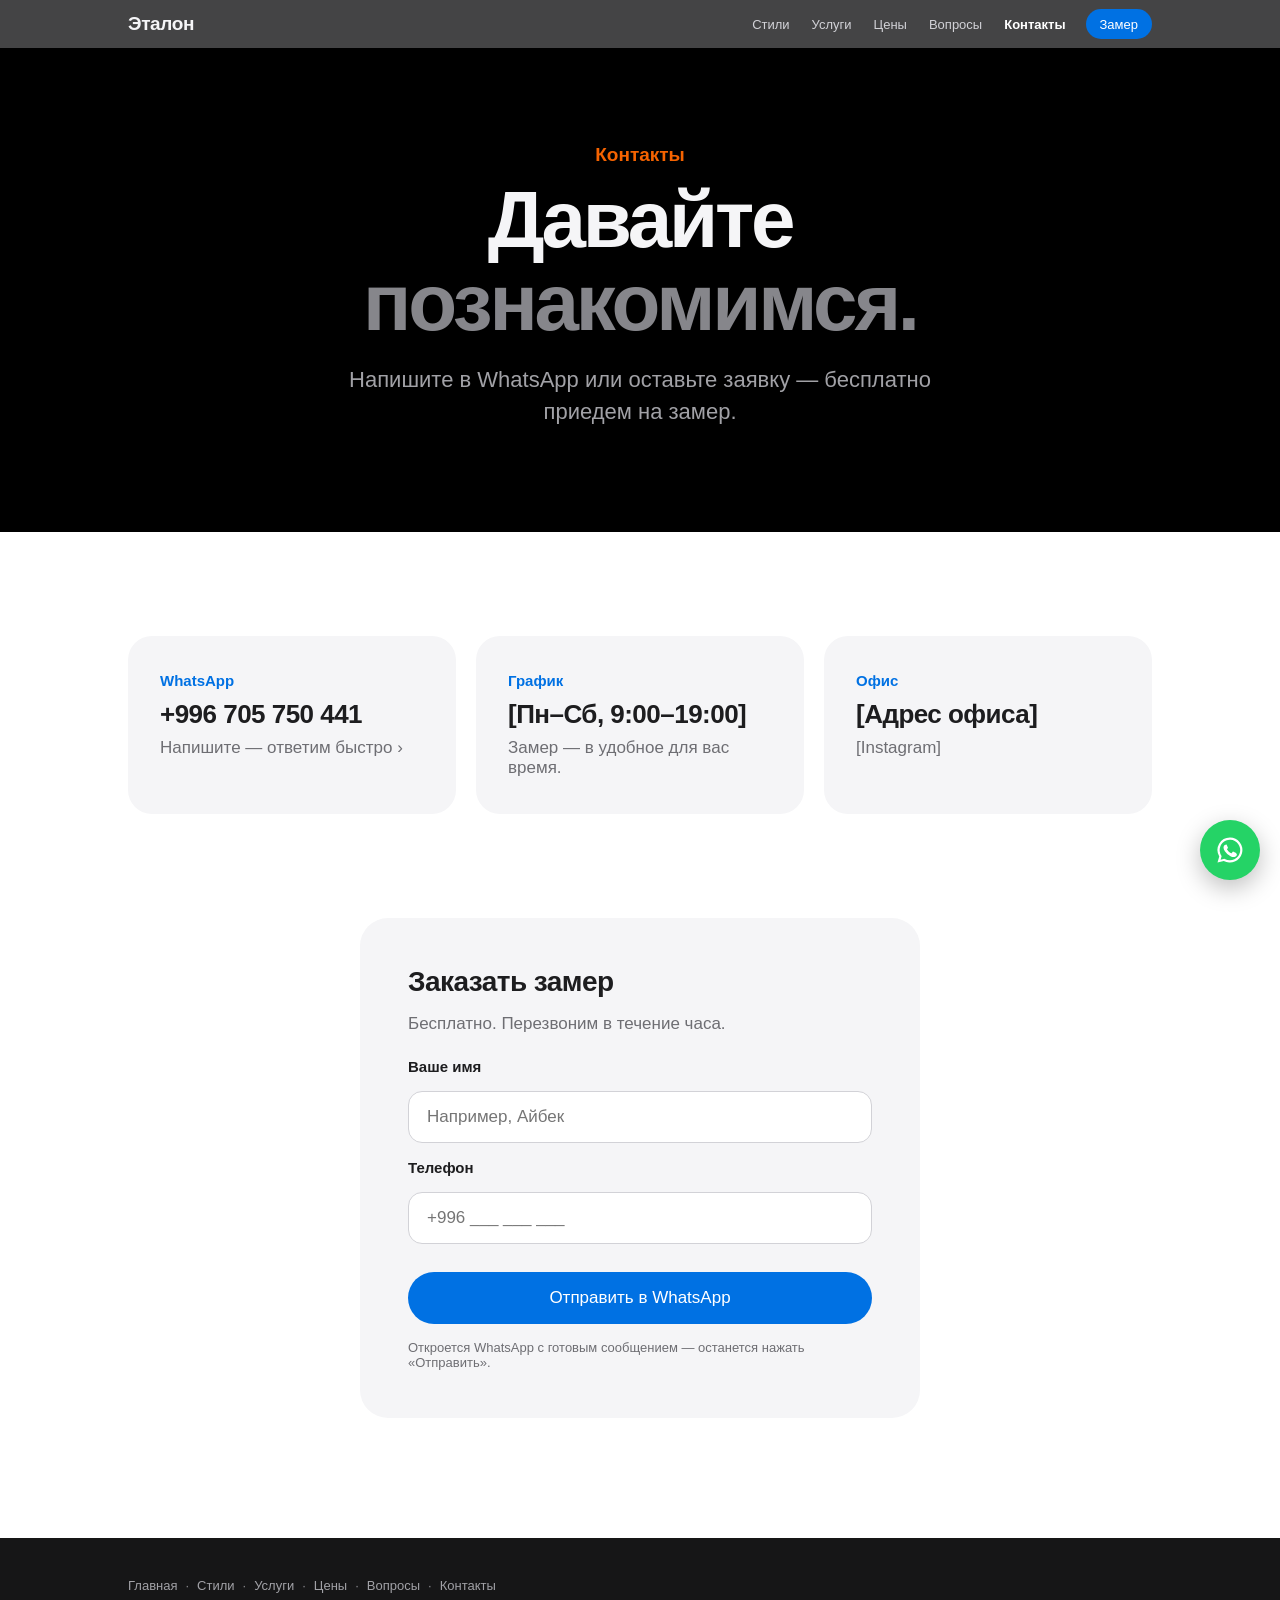
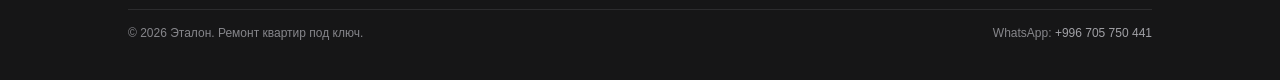
==== contacts.html @ 1cba8704 "Многостраничный сайт: главная, стили, услуги, цены, вопросы, контакты Co-Authored-By: Claude Opus 5." ====
<!doctype html>
<html lang="ru">
<head>
<meta charset="utf-8">
<meta name="viewport" content="width=device-width, initial-scale=1">
<title>Контакты — Эталон, ремонт под ключ</title>
<meta name="description" content="Свяжитесь с Эталон в WhatsApp +996 705 750 441 — бесплатный замер и расчёт стоимости ремонта.">
<link rel="canonical" href="https://pamir12.github.io/etalon/contacts.html">
<meta property="og:title" content="Контакты — Эталон, ремонт под ключ">
<meta property="og:description" content="Свяжитесь с Эталон в WhatsApp +996 705 750 441 — бесплатный замер и расчёт стоимости ремонта.">
<meta property="og:type" content="website">
<meta property="og:url" content="https://pamir12.github.io/etalon/contacts.html">
<meta property="og:locale" content="ru_RU">
<meta property="og:site_name" content="Эталон">
<meta name="theme-color" content="#000000">
<link rel="icon" href="data:image/svg+xml,%3Csvg xmlns='http://www.w3.org/2000/svg' viewBox='0 0 64 64'%3E%3Crect width='64' height='64' rx='14' fill='%23000'/%3E%3Ctext x='32' y='45' font-family='Helvetica,Arial,sans-serif' font-size='38' font-weight='700' text-anchor='middle' fill='%23fff'%3EЭ%3C/text%3E%3C/svg%3E">
<link rel="stylesheet" href="style.css">
</head>
<body>
<div style="font-family: -apple-system, BlinkMacSystemFont, 'SF Pro Display', 'Helvetica Neue', sans-serif; color: #1d1d1f; background: #ffffff; -webkit-font-smoothing: antialiased; overflow-x: hidden">
<nav class="nav-in" style="position: sticky; top: 0; z-index: 10; background: rgba(22,22,23,0.8); backdrop-filter: saturate(180%) blur(20px); -webkit-backdrop-filter: saturate(180%) blur(20px)">
<div style="max-width: 1024px; margin: 0 auto; padding: 0 22px; min-height: 48px; display: flex; align-items: center; gap: 20px">
<a href="index.html" style="flex: 0 0 auto; font-size: 19px; font-weight: 600; letter-spacing: -0.02em; color: #f5f5f7">Эталон</a>
<div class="navlinks" style="flex: 1 1 auto; min-width: 0; justify-content: flex-end">
<a href="styles.html">Стили</a>
<a href="services.html">Услуги</a>
<a href="prices.html">Цены</a>
<a href="faq.html">Вопросы</a>
<a href="contacts.html" class="active" aria-current="page">Контакты</a>
</div>
<a class="btn" href="prices.html#calc" style="flex: 0 0 auto; display: inline-flex; align-items: center; min-height: 30px; padding: 0 14px; border-radius: 980px; background: #0071e3; color: #ffffff; font-size: 13px">Замер</a>
</div>
</nav>
<section style="background: #000000; color: #f5f5f7; text-align: center; padding: 96px 22px 104px">
<p class="hero-in d1" style="margin: 0 0 12px; font-size: 19px; font-weight: 600; color: #f56300">Контакты</p>
<h1 class="hero-in d2" style="margin: 0 auto; max-width: 900px; font-size: clamp(44px, 8vw, 80px); line-height: 1.04; font-weight: 700; letter-spacing: -0.04em">Давайте<br><span style="color: #86868b">познакомимся.</span></h1>
<p class="hero-in d3" style="margin: 20px auto 0; max-width: 620px; font-size: clamp(18px, 2.2vw, 22px); line-height: 1.45; color: #a1a1a6">Напишите в WhatsApp или оставьте заявку — бесплатно приедем на замер.</p>
</section>
<section style="padding: 104px 22px; background: #ffffff">
<div style="max-width: 1024px; margin: 0 auto; display: grid; grid-template-columns: repeat(auto-fit, minmax(240px, 1fr)); gap: 20px">
<a class="reveal card" data-wa="Здравствуйте! Интересует ремонт квартиры под ключ." href="https://wa.me/" style="display: block; background: #f5f5f7; border-radius: 24px; padding: 36px 32px; color: #1d1d1f; text-decoration: none"><p style="margin: 0; font-size: 15px; font-weight: 600; color: #0071e3">WhatsApp</p><h3 style="margin: 10px 0 0; font-size: 26px; font-weight: 700; letter-spacing: -0.02em">+996 705 750 441</h3><p style="margin: 8px 0 0; font-size: 17px; color: #6e6e73">Напишите — ответим быстро ›</p></a>
<div class="reveal-2 card" style="background: #f5f5f7; border-radius: 24px; padding: 36px 32px"><p style="margin: 0; font-size: 15px; font-weight: 600; color: #0071e3">График</p><h3 style="margin: 10px 0 0; font-size: 26px; font-weight: 700; letter-spacing: -0.02em">[Пн–Сб, 9:00–19:00]</h3><p style="margin: 8px 0 0; font-size: 17px; color: #6e6e73">Замер — в удобное для вас время.</p></div>
<div class="reveal-3 card" style="background: #f5f5f7; border-radius: 24px; padding: 36px 32px"><p style="margin: 0; font-size: 15px; font-weight: 600; color: #0071e3">Офис</p><h3 style="margin: 10px 0 0; font-size: 26px; font-weight: 700; letter-spacing: -0.02em">[Адрес офиса]</h3><p style="margin: 8px 0 0; font-size: 17px; color: #6e6e73">[Instagram]</p></div>
</div>
</section>
<section style="padding: 0 22px 120px; background: #ffffff">
<div class="reveal" style="max-width: 560px; margin: 0 auto"><form id="leadForm" style="flex: 1 1 340px; min-width: 0; background: #f5f5f7; border-radius: 28px; padding: clamp(28px, 5vw, 48px); display: flex; flex-direction: column; gap: 16px">
<h3 style="margin: 0; font-size: 28px; font-weight: 700; letter-spacing: -0.02em">Заказать замер</h3>
<p style="margin: 0 0 8px; font-size: 17px; color: #6e6e73">Бесплатно. Перезвоним в течение часа.</p>
<label for="name" style="font-size: 15px; font-weight: 600">Ваше имя</label>
<input id="name" class="field" type="text" autocomplete="name" placeholder="Например, Айбек" required>
<label for="phone" style="font-size: 15px; font-weight: 600">Телефон</label>
<input id="phone" class="field" type="tel" autocomplete="tel" placeholder="+996 ___ ___ ___" required>
<button class="btn" type="submit" style="margin-top: 12px; min-height: 52px; border: none; border-radius: 980px; background: #0071e3; color: #ffffff; font: inherit; font-size: 17px; cursor: pointer">Отправить в WhatsApp</button>
<p style="margin: 0; font-size: 13px; color: #6e6e73">Откроется WhatsApp с готовым сообщением — останется нажать «Отправить».</p>
</form></div>
</section>
<footer style="background: #161617; padding: 40px 22px">
<div style="max-width: 1024px; margin: 0 auto; display: flex; flex-direction: column; gap: 16px; font-size: 13px; color: #86868b">
<div style="display: flex; flex-wrap: wrap; gap: 8px"><a href="index.html" style="color: #a1a1a6">Главная</a> · <a href="styles.html" style="color: #a1a1a6">Стили</a> · <a href="services.html" style="color: #a1a1a6">Услуги</a> · <a href="prices.html" style="color: #a1a1a6">Цены</a> · <a href="faq.html" style="color: #a1a1a6">Вопросы</a> · <a href="contacts.html" style="color: #a1a1a6">Контакты</a></div>
<div style="display: flex; flex-wrap: wrap; justify-content: space-between; gap: 12px; padding-top: 16px; border-top: 1px solid #2c2c2e; font-size: 12px">
<span>© 2026 Эталон. Ремонт квартир под ключ.</span>
<span>WhatsApp: <a href="https://wa.me/" style="color: #a1a1a6">+996 705 750 441</a></span>
</div>
</div>
</footer>
</div>
<a id="waFloat" class="wa-float" href="https://wa.me/" aria-label="Написать в WhatsApp"><svg aria-hidden="true" width="30" height="30" viewBox="0 0 24 24" fill="#ffffff"><path d="M12 2a10 10 0 0 0-8.6 15.1L2 22l5-1.3A10 10 0 1 0 12 2zm0 18.2a8.2 8.2 0 0 1-4.2-1.1l-.3-.2-3 .8.8-2.9-.2-.3A8.2 8.2 0 1 1 12 20.2zm4.5-6.1c-.2-.1-1.5-.7-1.7-.8-.2-.1-.4-.1-.6.1l-.8 1c-.1.2-.3.2-.5.1a6.7 6.7 0 0 1-3.3-2.9c-.2-.4.2-.4.7-1.3.1-.2 0-.3 0-.4l-.8-1.8c-.2-.5-.4-.4-.6-.4h-.5a1 1 0 0 0-.7.3 3 3 0 0 0-.9 2.2 5.2 5.2 0 0 0 1.1 2.7 11.8 11.8 0 0 0 4.5 4c1.7.7 2.3.8 3.2.6.5-.1 1.5-.6 1.7-1.2.2-.6.2-1.1.2-1.2-.1-.1-.3-.2-.5-.3z"></path></svg></a>
<script src="main.js"></script>
</body>
</html>
---- style.css ----
body{margin:0;background:#000000}


a{color:#2997ff;text-decoration:none}a:hover{color:#5eb0ff;text-decoration:underline}
html{scroll-behavior:smooth}
@keyframes fadeUp{from{opacity:0;transform:translateY(40px)}to{opacity:1;transform:none}}
@keyframes fadeIn{from{opacity:0}to{opacity:1}}
@keyframes pop{0%{opacity:0;transform:translateY(60px) scale(.9)}100%{opacity:1;transform:none}}
@keyframes drop{0%{opacity:0;transform:translateY(-80px)}100%{opacity:1;transform:none}}
@keyframes glow{0%,100%{opacity:.55}50%{opacity:.9}}
@keyframes sway{0%,100%{transform:rotate(-2deg)}50%{transform:rotate(2deg)}}
@keyframes roomZoom{from{transform:scale(.82) translateY(40px);border-radius:48px}to{transform:scale(1);border-radius:28px}}
@keyframes reveal{from{opacity:0;transform:translateY(60px)}to{opacity:1;transform:none}}
@keyframes ink{from{color:#3a3a3c}to{color:#f5f5f7}}
@keyframes inkLight{from{color:#d2d2d7}to{color:#1d1d1f}}
@keyframes line{from{transform:scaleX(0)}to{transform:scaleX(1)}}
@keyframes zoomText{from{transform:scale(.7);opacity:0}to{transform:scale(1);opacity:1}}
@keyframes slideIn{from{opacity:0;transform:translateX(120px)}to{opacity:1;transform:none}}
.nav-in{animation:fadeIn 1s ease both}
.hero-in{animation:fadeUp 1.1s cubic-bezier(.2,.7,.2,1) both}
.pop{animation:pop 1.1s cubic-bezier(.2,.8,.2,1) both}
.drop{animation:drop 1.2s cubic-bezier(.2,.8,.2,1) both}
.d1{animation-delay:.1s}.d2{animation-delay:.25s}.d3{animation-delay:.4s}.d4{animation-delay:.55s}.d5{animation-delay:.75s}.d6{animation-delay:.95s}.d7{animation-delay:1.15s}.d8{animation-delay:1.35s}.d9{animation-delay:1.55s}
.lamp-light{animation:glow 4s ease-in-out 2s infinite}
.leaf{transform-origin:bottom center;animation:sway 5s ease-in-out infinite}
.card{transition:transform .5s cubic-bezier(.2,.7,.2,1),box-shadow .5s}
.card:hover{transform:translateY(-8px) scale(1.015);box-shadow:0 24px 60px rgba(0,0,0,.12)}
.btn{transition:transform .25s ease,background-color .25s ease}
.btn:hover{transform:scale(1.05);text-decoration:none}
.btn:active{transform:scale(.96)}
.carousel{scroll-snap-type:x mandatory;scrollbar-width:none}
.carousel::-webkit-scrollbar{display:none}
.carousel>div{scroll-snap-align:start}
@supports (animation-timeline: view()){
.reveal{animation:reveal linear both;animation-timeline:view();animation-range:entry 0% entry 40%}
.reveal-2{animation:reveal linear both;animation-timeline:view();animation-range:entry 5% entry 50%}
.reveal-3{animation:reveal linear both;animation-timeline:view();animation-range:entry 10% entry 60%}
.room{animation:roomZoom linear both;animation-timeline:view();animation-range:entry 0% entry 80%}
@media (max-width: 700px){.reveal,.reveal-2,.reveal-3{animation-range:entry 0% entry 30%}}
.ink{animation:ink linear both;animation-timeline:view();animation-range:cover 25% cover 45%}
.ink-light{animation:inkLight linear both;animation-timeline:view();animation-range:cover 25% cover 45%}
.draw{transform-origin:left center;animation:line linear both;animation-timeline:view();animation-range:entry 20% cover 50%}
.zoom{animation:zoomText linear both;animation-timeline:view();animation-range:entry 0% cover 40%}
.slide{animation:slideIn linear both;animation-timeline:view(inline);animation-range:entry 0% entry 100%}
}

.calc-range{-webkit-appearance:none;appearance:none;width:100%;height:6px;border-radius:3px;background:#d2d2d7;outline:none}
.calc-range::-webkit-slider-thumb{-webkit-appearance:none;width:32px;height:32px;border-radius:50%;background:#ffffff;box-shadow:0 2px 10px rgba(0,0,0,.25);cursor:pointer}
.calc-range::-moz-range-thumb{width:32px;height:32px;border:none;border-radius:50%;background:#ffffff;box-shadow:0 2px 10px rgba(0,0,0,.25);cursor:pointer}
.field{width:100%;box-sizing:border-box;min-height:52px;padding:0 18px;border:1px solid #d2d2d7;border-radius:14px;font:inherit;font-size:17px;background:#ffffff;color:#1d1d1f;transition:border-color .2s,box-shadow .2s}
.field:focus{outline:none;border-color:#0071e3;box-shadow:0 0 0 4px rgba(0,113,227,.15)}
.num{display:inline-block;transition:transform .25s cubic-bezier(.2,.7,.2,1)}
.num.bump{transform:scale(1.06)}
details.faq{border-bottom:1px solid #d2d2d7}
details.faq summary{list-style:none;cursor:pointer;display:flex;justify-content:space-between;align-items:center;gap:16px;padding:26px 0;font-size:21px;font-weight:600;letter-spacing:-0.01em}
details.faq summary::-webkit-details-marker{display:none}
details.faq summary .plus{flex:0 0 auto;width:28px;height:28px;border-radius:50%;background:#e8e8ed;display:flex;align-items:center;justify-content:center;transition:transform .35s cubic-bezier(.2,.7,.2,1),background-color .35s}
details.faq[open] summary .plus{transform:rotate(45deg);background:#0071e3;color:#ffffff}
details.faq .answer{padding:0 0 26px;font-size:17px;line-height:1.55;color:#6e6e73;max-width:760px;animation:fadeUp .45s cubic-bezier(.2,.7,.2,1) both}
@keyframes pulse{0%{box-shadow:0 0 0 0 rgba(37,211,102,.5)}70%{box-shadow:0 0 0 18px rgba(37,211,102,0)}100%{box-shadow:0 0 0 0 rgba(37,211,102,0)}}
.wa-float{position:fixed;right:20px;bottom:20px;z-index:50;width:60px;height:60px;border-radius:50%;background:#25d366;display:flex;align-items:center;justify-content:center;box-shadow:0 8px 24px rgba(0,0,0,.25);animation:pulse 2.4s infinite,fadeUp .8s 1.5s both;transition:transform .25s}
.wa-float:hover{transform:scale(1.08)}
@media (prefers-reduced-motion: reduce){*{animation:none !important;transition:none !important}}

@view-transition{navigation:auto}
::view-transition-old(root),::view-transition-new(root){animation-duration:.35s}
.navlinks{display:flex;gap:22px;font-size:13px;overflow-x:auto;scrollbar-width:none;-webkit-overflow-scrolling:touch}
.navlinks::-webkit-scrollbar{display:none}
.navlinks a{color:#d2d2d7;white-space:nowrap}
.navlinks a.active{color:#ffffff;font-weight:600}
.swatch{border-radius:18px;display:flex;align-items:flex-end;padding:14px;font-size:13px;font-weight:600;min-height:120px;box-sizing:border-box}
.chip{display:inline-flex;align-items:center;min-height:32px;padding:0 14px;border-radius:980px;background:#e8e8ed;font-size:14px;color:#1d1d1f}
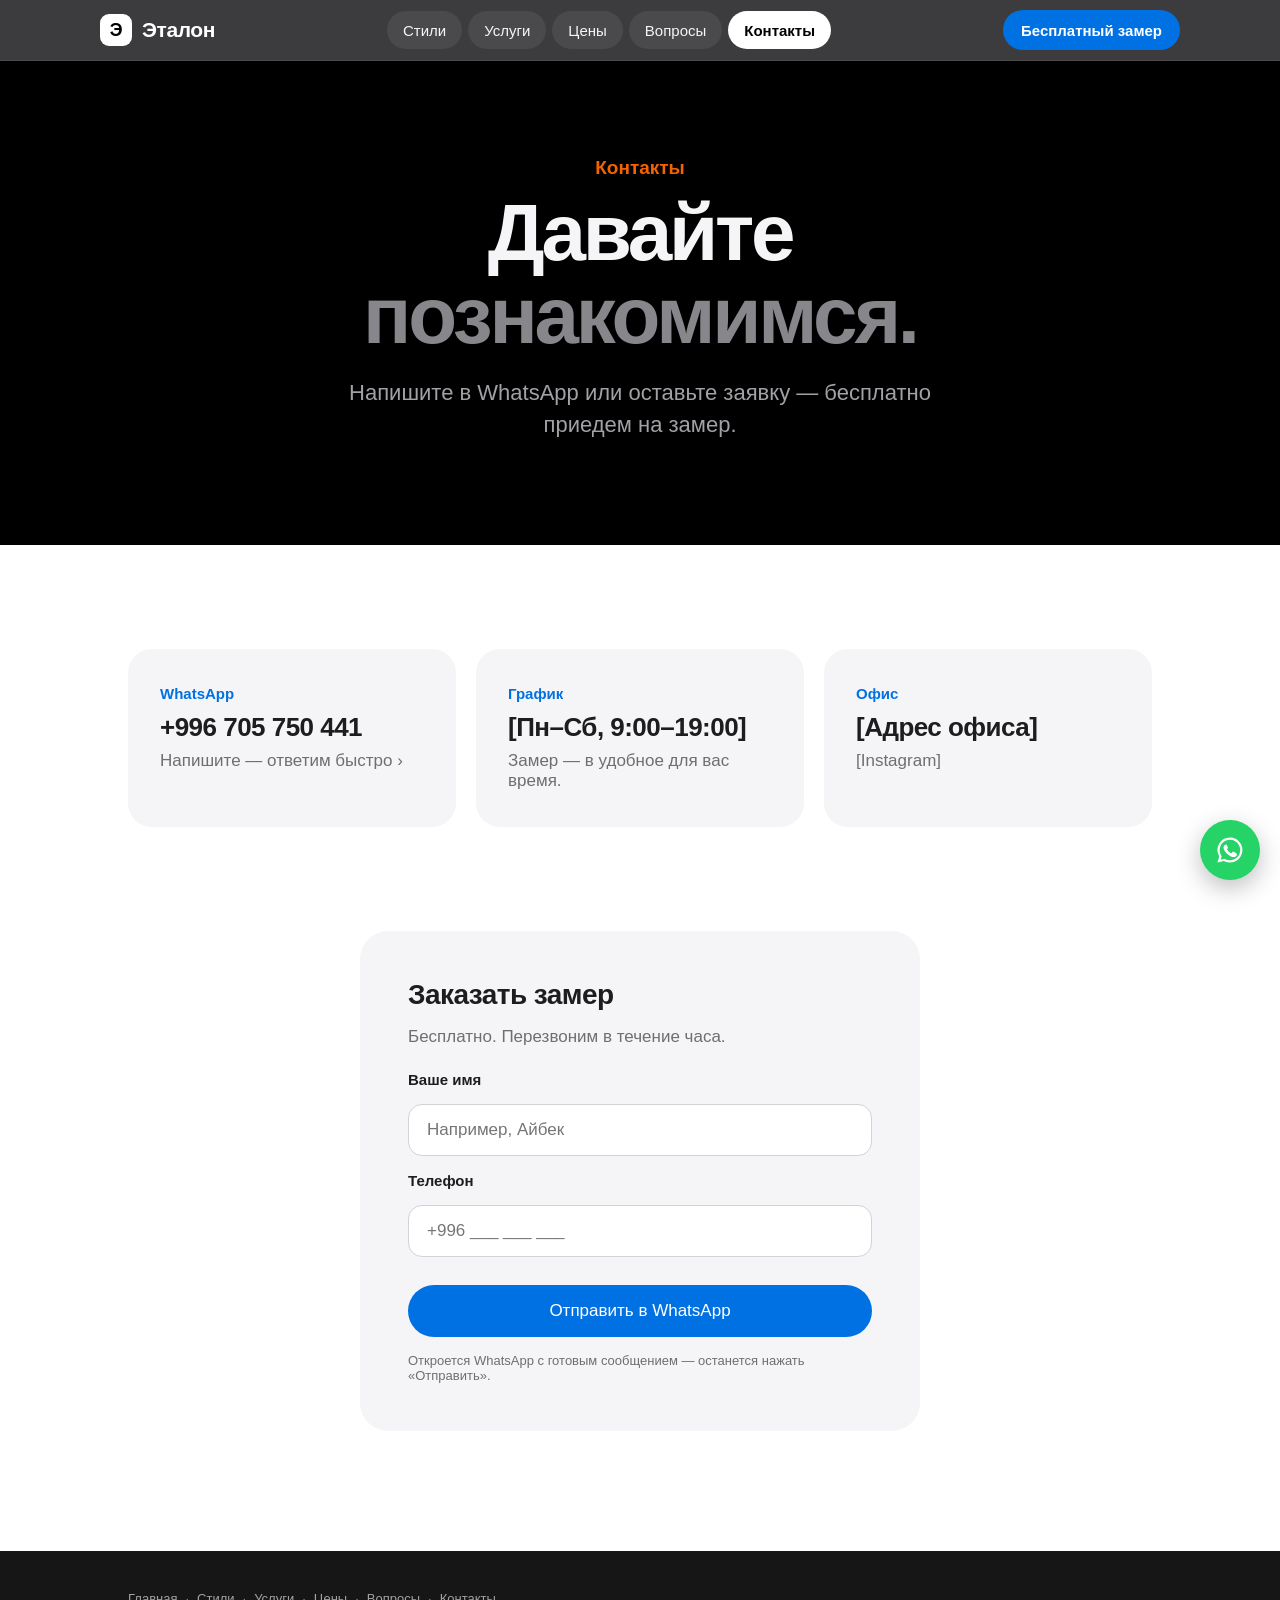
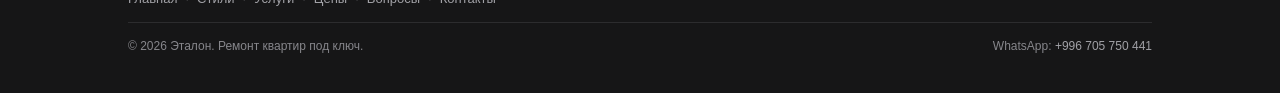
==== commit 02d1a119: "Заметное верхнее меню Co-Authored-By: Claude Opus 5.5 <noreply@anthropic.com> Claude-Session: https:" ====
--- a/contacts.html
+++ b/contacts.html
@@ -18,17 +18,17 @@
 </head>
 <body>
 <div style="font-family: -apple-system, BlinkMacSystemFont, 'SF Pro Display', 'Helvetica Neue', sans-serif; color: #1d1d1f; background: #ffffff; -webkit-font-smoothing: antialiased; overflow-x: hidden">
-<nav class="nav-in" style="position: sticky; top: 0; z-index: 10; background: rgba(22,22,23,0.8); backdrop-filter: saturate(180%) blur(20px); -webkit-backdrop-filter: saturate(180%) blur(20px)">
-<div style="max-width: 1024px; margin: 0 auto; padding: 0 22px; min-height: 48px; display: flex; align-items: center; gap: 20px">
-<a href="index.html" style="flex: 0 0 auto; font-size: 19px; font-weight: 600; letter-spacing: -0.02em; color: #f5f5f7">Эталон</a>
-<div class="navlinks" style="flex: 1 1 auto; min-width: 0; justify-content: flex-end">
+<nav class="topnav nav-in">
+<div class="topnav-in">
+<a class="logo" href="index.html"><span class="logo-mark" aria-hidden="true">Э</span>Эталон</a>
+<div class="navlinks">
 <a href="styles.html">Стили</a>
 <a href="services.html">Услуги</a>
 <a href="prices.html">Цены</a>
 <a href="faq.html">Вопросы</a>
 <a href="contacts.html" class="active" aria-current="page">Контакты</a>
 </div>
-<a class="btn" href="prices.html#calc" style="flex: 0 0 auto; display: inline-flex; align-items: center; min-height: 30px; padding: 0 14px; border-radius: 980px; background: #0071e3; color: #ffffff; font-size: 13px">Замер</a>
+<a class="btn nav-cta" href="prices.html#calc">Бесплатный замер</a>
 </div>
 </nav>
 <section style="background: #000000; color: #f5f5f7; text-align: center; padding: 96px 22px 104px">
--- a/style.css
+++ b/style.css
@@ -60,6 +60,27 @@
 @keyframes pulse{0%{box-shadow:0 0 0 0 rgba(37,211,102,.5)}70%{box-shadow:0 0 0 18px rgba(37,211,102,0)}100%{box-shadow:0 0 0 0 rgba(37,211,102,0)}}
 .wa-float{position:fixed;right:20px;bottom:20px;z-index:50;width:60px;height:60px;border-radius:50%;background:#25d366;display:flex;align-items:center;justify-content:center;box-shadow:0 8px 24px rgba(0,0,0,.25);animation:pulse 2.4s infinite,fadeUp .8s 1.5s both;transition:transform .25s}
 .wa-float:hover{transform:scale(1.08)}
+
+/* ---- верхнее меню ---- */
+.topnav{position:sticky;top:0;z-index:20;background:rgba(18,18,20,.82);backdrop-filter:saturate(180%) blur(20px);-webkit-backdrop-filter:saturate(180%) blur(20px);border-bottom:1px solid rgba(255,255,255,.08)}
+.topnav-in{max-width:1080px;margin:0 auto;padding:10px 22px;display:grid;grid-template-columns:auto 1fr auto;align-items:center;gap:16px}
+.logo{display:inline-flex;align-items:center;gap:10px;font-size:21px;font-weight:700;letter-spacing:-0.02em;color:#ffffff}
+.logo:hover{color:#ffffff;text-decoration:none}
+.logo-mark{display:inline-flex;align-items:center;justify-content:center;width:32px;height:32px;border-radius:9px;background:#ffffff;color:#000000;font-size:18px;font-weight:800}
+.topnav .navlinks{justify-content:center;gap:6px;font-size:15px}
+.topnav .navlinks a{display:inline-flex;align-items:center;min-height:38px;padding:0 16px;border-radius:980px;color:#f5f5f7;font-weight:500;background:rgba(255,255,255,.07);transition:background-color .2s,color .2s,transform .2s}
+.topnav .navlinks a:hover{background:rgba(255,255,255,.16);color:#ffffff;text-decoration:none}
+.topnav .navlinks a:active{transform:scale(.96)}
+.topnav .navlinks a.active{background:#ffffff;color:#000000;font-weight:600}
+.nav-cta{display:inline-flex;align-items:center;min-height:40px;padding:0 18px;border-radius:980px;background:#0071e3;color:#ffffff;font-size:15px;font-weight:600;white-space:nowrap;box-shadow:0 0 0 0 rgba(0,113,227,.6);animation:ctaPulse 3s ease-in-out 2s infinite}
+.nav-cta:hover{background:#0077ed;color:#ffffff}
+@keyframes ctaPulse{0%,100%{box-shadow:0 0 0 0 rgba(0,113,227,0)}50%{box-shadow:0 0 0 6px rgba(0,113,227,.25)}}
+@media (max-width:820px){
+.topnav-in{grid-template-columns:1fr auto;row-gap:10px;padding:10px 16px 12px}
+.topnav .navlinks{grid-column:1 / -1;grid-row:2;justify-content:flex-start;margin:0 -16px;padding:0 16px}
+.logo{font-size:19px}
+.nav-cta{min-height:36px;padding:0 14px;font-size:14px}
+}
 @media (prefers-reduced-motion: reduce){*{animation:none !important;transition:none !important}}
 
 @view-transition{navigation:auto}
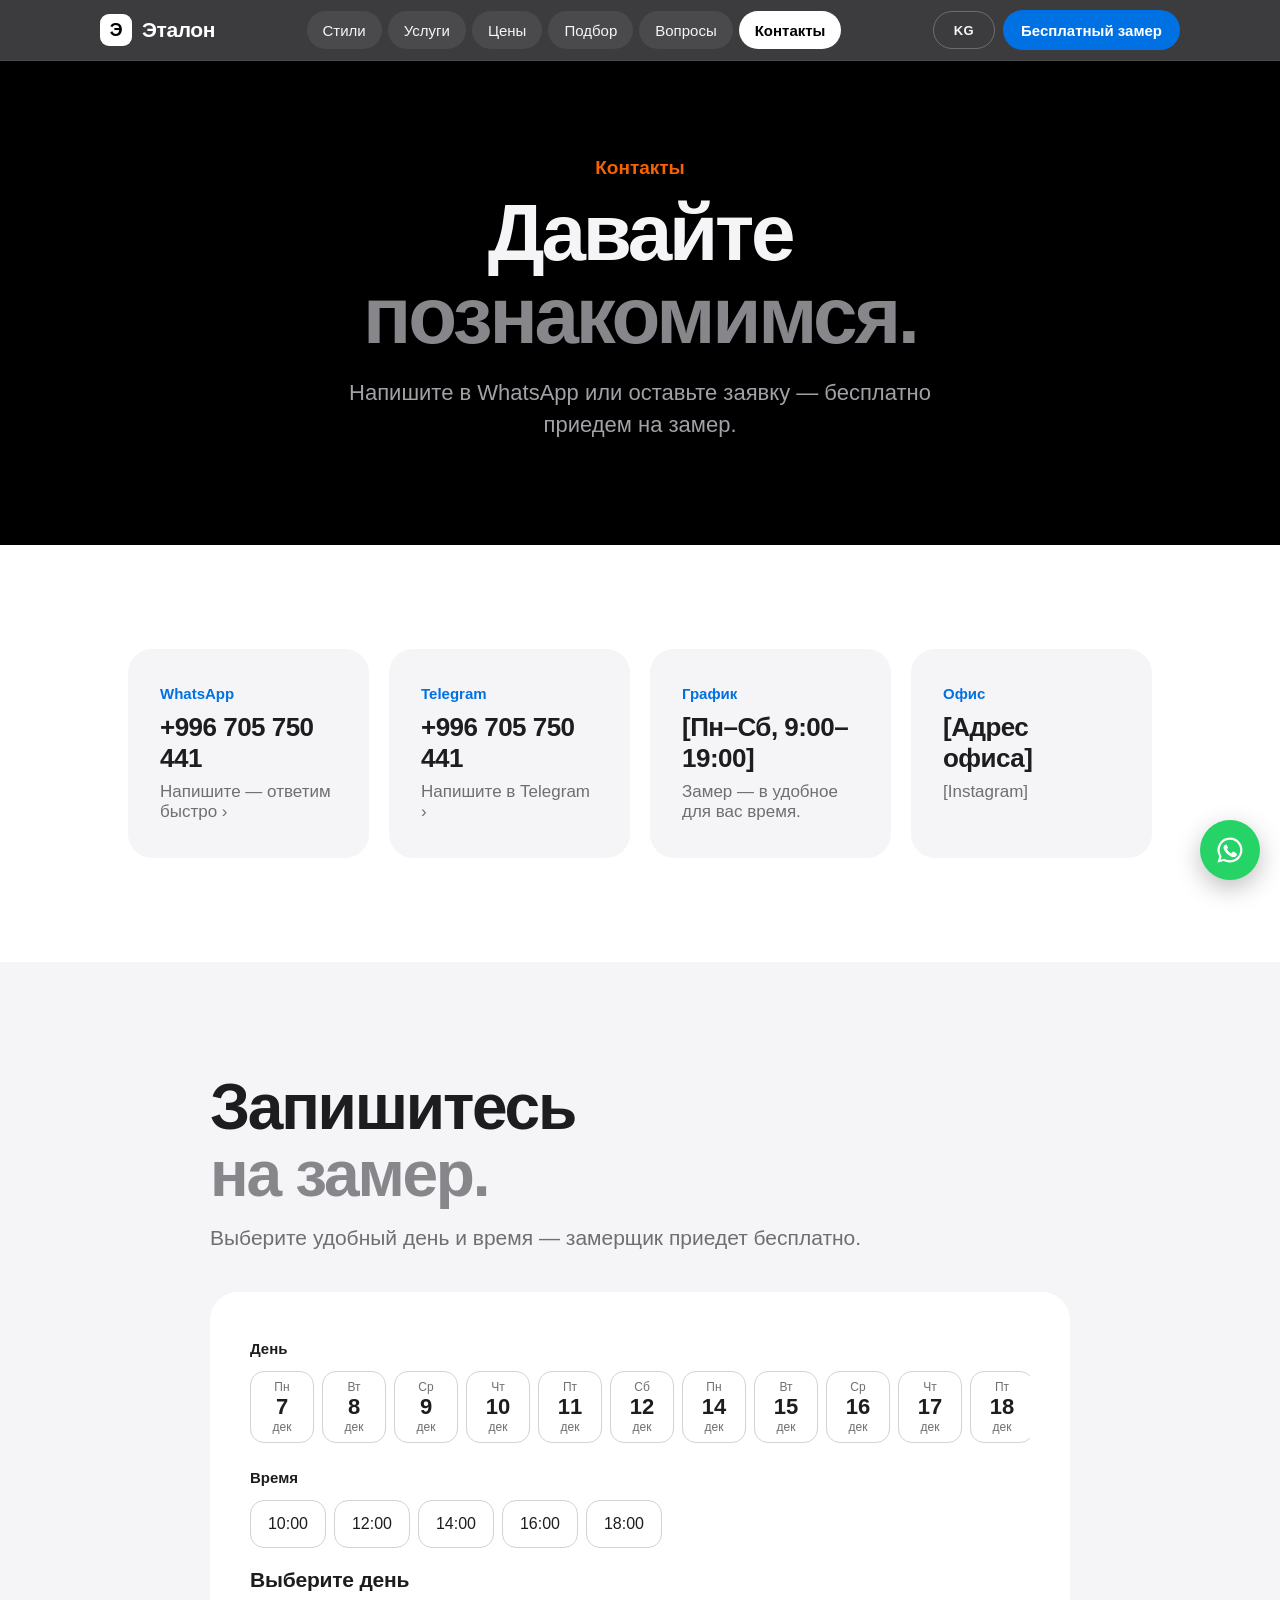
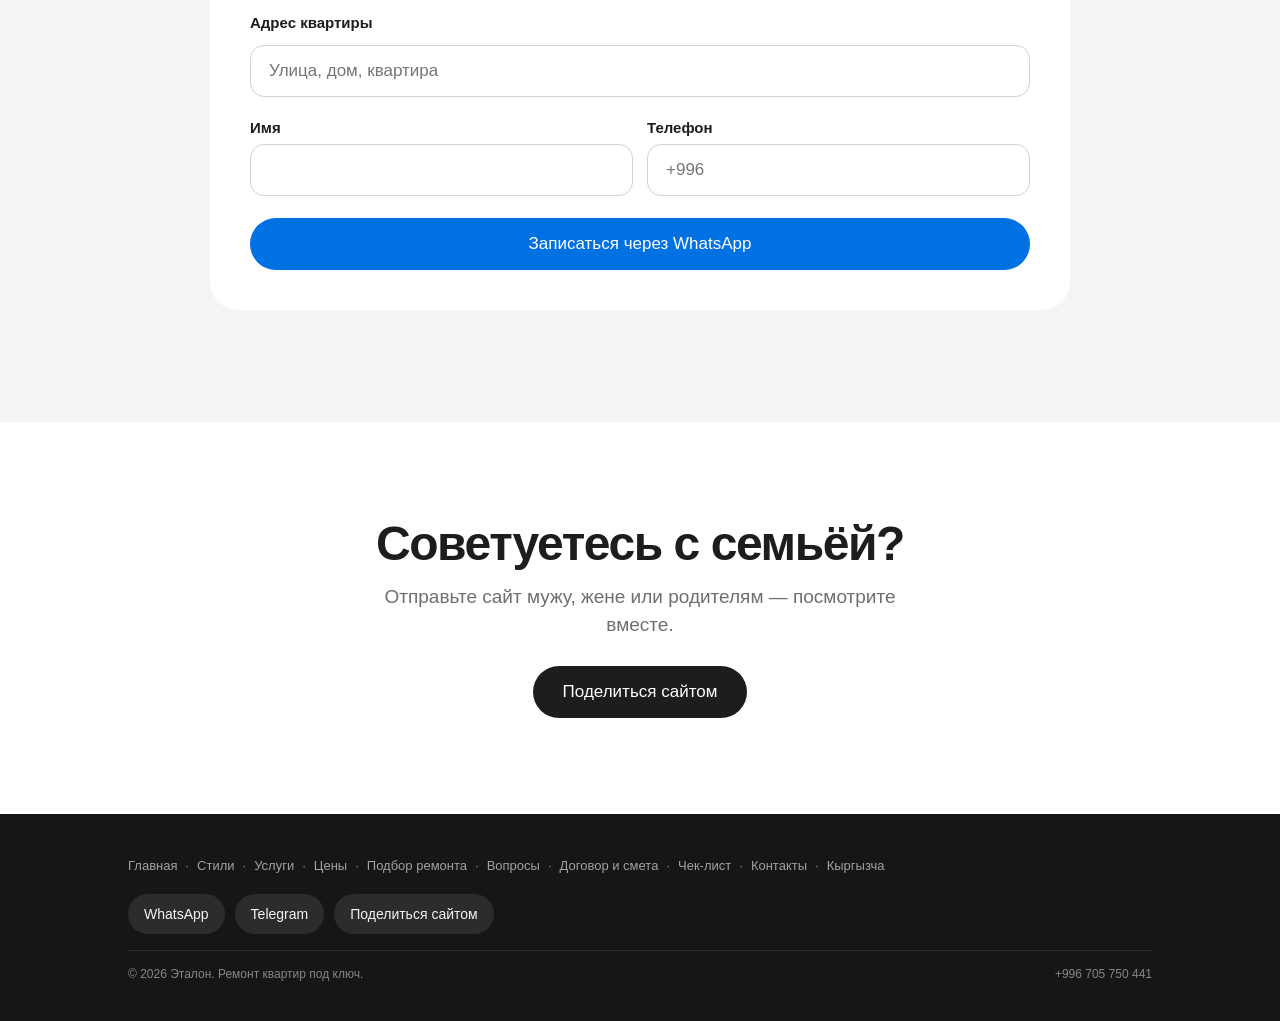
==== commit 88fdf59c: "Квиз, калькулятор по комнатам, сравнение пакетов, план оплаты, договор и смета, чек-лист, запись на " ====
--- a/contacts.html
+++ b/contacts.html
@@ -2,22 +2,23 @@
 <html lang="ru">
 <head>
 <meta charset="utf-8">
-<meta name="viewport" content="width=device-width, initial-scale=1">
-<title>Контакты — Эталон, ремонт под ключ</title>
-<meta name="description" content="Свяжитесь с Эталон в WhatsApp +996 705 750 441 — бесплатный замер и расчёт стоимости ремонта.">
+<meta name="viewport" content="width=device-width, initial-scale=1, viewport-fit=cover">
+<title>Контакты и запись на замер — Эталон</title>
+<meta name="description" content="Запишитесь на бесплатный замер онлайн. WhatsApp и Telegram: +996 705 750 441.">
 <link rel="canonical" href="https://pamir12.github.io/etalon/contacts.html">
-<meta property="og:title" content="Контакты — Эталон, ремонт под ключ">
-<meta property="og:description" content="Свяжитесь с Эталон в WhatsApp +996 705 750 441 — бесплатный замер и расчёт стоимости ремонта.">
+<meta property="og:title" content="Контакты и запись на замер — Эталон">
+<meta property="og:description" content="Запишитесь на бесплатный замер онлайн. WhatsApp и Telegram: +996 705 750 441.">
 <meta property="og:type" content="website">
 <meta property="og:url" content="https://pamir12.github.io/etalon/contacts.html">
 <meta property="og:locale" content="ru_RU">
 <meta property="og:site_name" content="Эталон">
+<meta name="color-scheme" content="light dark">
 <meta name="theme-color" content="#000000">
 <link rel="icon" href="data:image/svg+xml,%3Csvg xmlns='http://www.w3.org/2000/svg' viewBox='0 0 64 64'%3E%3Crect width='64' height='64' rx='14' fill='%23000'/%3E%3Ctext x='32' y='45' font-family='Helvetica,Arial,sans-serif' font-size='38' font-weight='700' text-anchor='middle' fill='%23fff'%3EЭ%3C/text%3E%3C/svg%3E">
-<link rel="stylesheet" href="style.css">
+<link rel="stylesheet" href="style.css?v=9">
 </head>
 <body>
-<div style="font-family: -apple-system, BlinkMacSystemFont, 'SF Pro Display', 'Helvetica Neue', sans-serif; color: #1d1d1f; background: #ffffff; -webkit-font-smoothing: antialiased; overflow-x: hidden">
+<div class="page" style="font-family: -apple-system, BlinkMacSystemFont, 'SF Pro Display', 'Helvetica Neue', sans-serif; color: #1d1d1f; background: #ffffff; -webkit-font-smoothing: antialiased; overflow-x: hidden">
 <nav class="topnav nav-in">
 <div class="topnav-in">
 <a class="logo" href="index.html"><span class="logo-mark" aria-hidden="true">Э</span>Эталон</a>
@@ -25,10 +26,11 @@
 <a href="styles.html">Стили</a>
 <a href="services.html">Услуги</a>
 <a href="prices.html">Цены</a>
+<a href="quiz.html">Подбор</a>
 <a href="faq.html">Вопросы</a>
 <a href="contacts.html" class="active" aria-current="page">Контакты</a>
 </div>
-<a class="btn nav-cta" href="prices.html#calc">Бесплатный замер</a>
+<div class="nav-right"><a class="lang" href="kg.html" lang="ky" aria-label="Кыргызча версия">KG</a><a class="btn nav-cta" href="contacts.html#booking">Бесплатный замер</a></div>
 </div>
 </nav>
 <section style="background: #000000; color: #f5f5f7; text-align: center; padding: 96px 22px 104px">
@@ -39,33 +41,54 @@
 <section style="padding: 104px 22px; background: #ffffff">
 <div style="max-width: 1024px; margin: 0 auto; display: grid; grid-template-columns: repeat(auto-fit, minmax(240px, 1fr)); gap: 20px">
 <a class="reveal card" data-wa="Здравствуйте! Интересует ремонт квартиры под ключ." href="https://wa.me/" style="display: block; background: #f5f5f7; border-radius: 24px; padding: 36px 32px; color: #1d1d1f; text-decoration: none"><p style="margin: 0; font-size: 15px; font-weight: 600; color: #0071e3">WhatsApp</p><h3 style="margin: 10px 0 0; font-size: 26px; font-weight: 700; letter-spacing: -0.02em">+996 705 750 441</h3><p style="margin: 8px 0 0; font-size: 17px; color: #6e6e73">Напишите — ответим быстро ›</p></a>
+<a class="reveal-2 card" href="https://t.me/+996705750441" target="_blank" rel="noopener" style="display: block; background: #f5f5f7; border-radius: 24px; padding: 36px 32px; color: #1d1d1f; text-decoration: none"><p style="margin: 0; font-size: 15px; font-weight: 600; color: #0071e3">Telegram</p><h3 style="margin: 10px 0 0; font-size: 26px; font-weight: 700; letter-spacing: -0.02em">+996 705 750 441</h3><p style="margin: 8px 0 0; font-size: 17px; color: #6e6e73">Напишите в Telegram ›</p></a>
 <div class="reveal-2 card" style="background: #f5f5f7; border-radius: 24px; padding: 36px 32px"><p style="margin: 0; font-size: 15px; font-weight: 600; color: #0071e3">График</p><h3 style="margin: 10px 0 0; font-size: 26px; font-weight: 700; letter-spacing: -0.02em">[Пн–Сб, 9:00–19:00]</h3><p style="margin: 8px 0 0; font-size: 17px; color: #6e6e73">Замер — в удобное для вас время.</p></div>
 <div class="reveal-3 card" style="background: #f5f5f7; border-radius: 24px; padding: 36px 32px"><p style="margin: 0; font-size: 15px; font-weight: 600; color: #0071e3">Офис</p><h3 style="margin: 10px 0 0; font-size: 26px; font-weight: 700; letter-spacing: -0.02em">[Адрес офиса]</h3><p style="margin: 8px 0 0; font-size: 17px; color: #6e6e73">[Instagram]</p></div>
 </div>
 </section>
-<section style="padding: 0 22px 120px; background: #ffffff">
-<div class="reveal" style="max-width: 560px; margin: 0 auto"><form id="leadForm" style="flex: 1 1 340px; min-width: 0; background: #f5f5f7; border-radius: 28px; padding: clamp(28px, 5vw, 48px); display: flex; flex-direction: column; gap: 16px">
-<h3 style="margin: 0; font-size: 28px; font-weight: 700; letter-spacing: -0.02em">Заказать замер</h3>
-<p style="margin: 0 0 8px; font-size: 17px; color: #6e6e73">Бесплатно. Перезвоним в течение часа.</p>
-<label for="name" style="font-size: 15px; font-weight: 600">Ваше имя</label>
-<input id="name" class="field" type="text" autocomplete="name" placeholder="Например, Айбек" required>
-<label for="phone" style="font-size: 15px; font-weight: 600">Телефон</label>
-<input id="phone" class="field" type="tel" autocomplete="tel" placeholder="+996 ___ ___ ___" required>
-<button class="btn" type="submit" style="margin-top: 12px; min-height: 52px; border: none; border-radius: 980px; background: #0071e3; color: #ffffff; font: inherit; font-size: 17px; cursor: pointer">Отправить в WhatsApp</button>
-<p style="margin: 0; font-size: 13px; color: #6e6e73">Откроется WhatsApp с готовым сообщением — останется нажать «Отправить».</p>
-</form></div>
+<section id="booking" style="padding: 112px 22px; background: #f5f5f7">
+<div style="max-width: 860px; margin: 0 auto">
+<h2 class="reveal" style="margin: 0; font-size: clamp(40px, 6vw, 64px); line-height: 1.05; font-weight: 700; letter-spacing: -0.035em">Запишитесь<br><span style="color: #86868b">на замер.</span></h2>
+<p class="reveal-2" style="margin: 14px 0 0; font-size: 21px; line-height: 1.4; color: #6e6e73">Выберите удобный день и время — замерщик приедет бесплатно.</p>
+<form id="bkForm" class="reveal" style="margin-top: 40px; background: #ffffff; border-radius: 28px; padding: clamp(22px, 4vw, 40px); display: grid; gap: 14px">
+<p class="bk-label">День</p>
+<div id="bkDays" class="slots days" role="group" aria-label="День замера"></div>
+<p class="bk-label">Время</p>
+<div id="bkTimes" class="slots" role="group" aria-label="Время замера"></div>
+<p id="bkPicked" style="margin: 6px 0 0; font-size: 21px; font-weight: 700; letter-spacing: -0.01em">Выберите день</p>
+<label for="bkAddr" class="bk-label">Адрес квартиры</label>
+<input id="bkAddr" class="field" type="text" autocomplete="street-address" placeholder="Улица, дом, квартира" required>
+<div style="display: grid; grid-template-columns: repeat(auto-fit, minmax(200px, 1fr)); gap: 14px">
+<div style="display: grid; gap: 8px"><label for="bkName" class="bk-label">Имя</label><input id="bkName" class="field" type="text" autocomplete="name" required></div>
+<div style="display: grid; gap: 8px"><label for="bkPhone" class="bk-label">Телефон</label><input id="bkPhone" class="field" type="tel" autocomplete="tel" placeholder="+996" required></div>
+</div>
+<button class="btn" type="submit" style="display: inline-flex; align-items: center; justify-content: center; min-height: 52px; padding: 0 30px; border-radius: 980px; font-size: 17px; margin-top: 8px; border: none; background: #0071e3; color: #ffffff; font-family: inherit; cursor: pointer">Записаться через WhatsApp</button>
+</form>
+</div>
+</section>
+<section style="padding: 96px 22px; background: #ffffff; text-align: center">
+<h2 class="reveal" style="margin: 0; font-size: clamp(32px, 4.6vw, 48px); line-height: 1.1; font-weight: 700; letter-spacing: -0.03em">Советуетесь с семьёй?</h2>
+<p class="reveal-2" style="margin: 12px auto 0; max-width: 520px; font-size: 19px; line-height: 1.45; color: #6e6e73">Отправьте сайт мужу, жене или родителям — посмотрите вместе.</p>
+<button class="btn reveal-2" type="button" data-share style="display: inline-flex; align-items: center; justify-content: center; min-height: 52px; padding: 0 30px; border-radius: 980px; font-size: 17px; margin-top: 28px; border: none; background: #1d1d1f; color: #ffffff; font-family: inherit; cursor: pointer">Поделиться сайтом</button>
 </section>
 <footer style="background: #161617; padding: 40px 22px">
 <div style="max-width: 1024px; margin: 0 auto; display: flex; flex-direction: column; gap: 16px; font-size: 13px; color: #86868b">
-<div style="display: flex; flex-wrap: wrap; gap: 8px"><a href="index.html" style="color: #a1a1a6">Главная</a> · <a href="styles.html" style="color: #a1a1a6">Стили</a> · <a href="services.html" style="color: #a1a1a6">Услуги</a> · <a href="prices.html" style="color: #a1a1a6">Цены</a> · <a href="faq.html" style="color: #a1a1a6">Вопросы</a> · <a href="contacts.html" style="color: #a1a1a6">Контакты</a></div>
+<div style="display: flex; flex-wrap: wrap; gap: 8px; line-height: 1.8"><a href="index.html" style="color: #a1a1a6">Главная</a> · <a href="styles.html" style="color: #a1a1a6">Стили</a> · <a href="services.html" style="color: #a1a1a6">Услуги</a> · <a href="prices.html" style="color: #a1a1a6">Цены</a> · <a href="quiz.html" style="color: #a1a1a6">Подбор ремонта</a> · <a href="faq.html" style="color: #a1a1a6">Вопросы</a> · <a href="dogovor.html" style="color: #a1a1a6">Договор и смета</a> · <a href="checklist.html" style="color: #a1a1a6">Чек-лист</a> · <a href="contacts.html" style="color: #a1a1a6">Контакты</a> · <a href="kg.html" style="color: #a1a1a6">Кыргызча</a></div>
+<div style="display: flex; flex-wrap: wrap; gap: 10px">
+<a class="btn foot-btn" href="https://wa.me/">WhatsApp</a>
+<a class="btn foot-btn" href="https://t.me/+996705750441" target="_blank" rel="noopener">Telegram</a>
+<button class="btn foot-btn" type="button" data-share>Поделиться сайтом</button>
+</div>
 <div style="display: flex; flex-wrap: wrap; justify-content: space-between; gap: 12px; padding-top: 16px; border-top: 1px solid #2c2c2e; font-size: 12px">
 <span>© 2026 Эталон. Ремонт квартир под ключ.</span>
-<span>WhatsApp: <a href="https://wa.me/" style="color: #a1a1a6">+996 705 750 441</a></span>
+<span>+996 705 750 441</span>
 </div>
 </div>
 </footer>
 </div>
+<nav class="tabbar" aria-label="Разделы сайта"><a href="index.html"><svg aria-hidden="true" width="24" height="24" viewBox="0 0 24 24" fill="none" stroke="currentColor" stroke-width="1.8" stroke-linecap="round" stroke-linejoin="round"><path d="M3 10.5 12 3l9 7.5"></path><path d="M5 9.5V21h14V9.5"></path><path d="M10 21v-6h4v6"></path></svg><span>Главная</span></a><a href="styles.html"><svg aria-hidden="true" width="24" height="24" viewBox="0 0 24 24" fill="none" stroke="currentColor" stroke-width="1.8" stroke-linecap="round" stroke-linejoin="round"><rect x="3" y="3" width="8" height="8" rx="2"></rect><rect x="13" y="3" width="8" height="8" rx="2"></rect><rect x="3" y="13" width="8" height="8" rx="2"></rect><rect x="13" y="13" width="8" height="8" rx="2"></rect></svg><span>Стили</span></a><a href="quiz.html"><svg aria-hidden="true" width="24" height="24" viewBox="0 0 24 24" fill="none" stroke="currentColor" stroke-width="1.8" stroke-linecap="round" stroke-linejoin="round"><path d="M12 3l2.3 4.7 5.2.8-3.8 3.7.9 5.2L12 15l-4.6 2.4.9-5.2-3.8-3.7 5.2-.8z"></path></svg><span>Подбор</span></a><a href="prices.html"><svg aria-hidden="true" width="24" height="24" viewBox="0 0 24 24" fill="none" stroke="currentColor" stroke-width="1.8" stroke-linecap="round" stroke-linejoin="round"><rect x="5" y="2" width="14" height="20" rx="3"></rect><path d="M8 6h8"></path><path d="M8 11h.01M12 11h.01M16 11h.01M8 15h.01M12 15h.01M16 15h.01M8 19h.01M12 19h.01M16 19h.01"></path></svg><span>Цены</span></a><a href="faq.html"><svg aria-hidden="true" width="24" height="24" viewBox="0 0 24 24" fill="none" stroke="currentColor" stroke-width="1.8" stroke-linecap="round" stroke-linejoin="round"><circle cx="12" cy="12" r="9"></circle><path d="M9.5 9a2.5 2.5 0 1 1 3.5 2.3c-.6.3-1 .9-1 1.6v.6"></path><path d="M12 17h.01"></path></svg><span>Вопросы</span></a><a href="contacts.html" class="active" aria-current="page"><svg aria-hidden="true" width="24" height="24" viewBox="0 0 24 24" fill="none" stroke="currentColor" stroke-width="1.8" stroke-linecap="round" stroke-linejoin="round"><path d="M21 12a8.5 8.5 0 0 1-12.3 7.6L3 21l1.4-5.4A8.5 8.5 0 1 1 21 12z"></path></svg><span>Контакты</span></a></nav>
+<button id="toTop" class="to-top" type="button" aria-label="Наверх"><svg aria-hidden="true" width="22" height="22" viewBox="0 0 24 24" fill="none" stroke="currentColor" stroke-width="2.2" stroke-linecap="round" stroke-linejoin="round"><path d="M12 19V5M5 12l7-7 7 7"></path></svg></button>
 <a id="waFloat" class="wa-float" href="https://wa.me/" aria-label="Написать в WhatsApp"><svg aria-hidden="true" width="30" height="30" viewBox="0 0 24 24" fill="#ffffff"><path d="M12 2a10 10 0 0 0-8.6 15.1L2 22l5-1.3A10 10 0 1 0 12 2zm0 18.2a8.2 8.2 0 0 1-4.2-1.1l-.3-.2-3 .8.8-2.9-.2-.3A8.2 8.2 0 1 1 12 20.2zm4.5-6.1c-.2-.1-1.5-.7-1.7-.8-.2-.1-.4-.1-.6.1l-.8 1c-.1.2-.3.2-.5.1a6.7 6.7 0 0 1-3.3-2.9c-.2-.4.2-.4.7-1.3.1-.2 0-.3 0-.4l-.8-1.8c-.2-.5-.4-.4-.6-.4h-.5a1 1 0 0 0-.7.3 3 3 0 0 0-.9 2.2 5.2 5.2 0 0 0 1.1 2.7 11.8 11.8 0 0 0 4.5 4c1.7.7 2.3.8 3.2.6.5-.1 1.5-.6 1.7-1.2.2-.6.2-1.1.2-1.2-.1-.1-.3-.2-.5-.3z"></path></svg></a>
-<script src="main.js"></script>
+<script src="main.js?v=9"></script>
 </body>
 </html>
--- a/style.css
+++ b/style.css
@@ -81,6 +81,158 @@
 .logo{font-size:19px}
 .nav-cta{min-height:36px;padding:0 14px;font-size:14px}
 }
+
+/* ---- нижняя панель (телефон) ---- */
+.tabbar{display:none}
+@media (max-width:820px){
+.topnav .navlinks{display:none}
+.topnav-in{grid-template-columns:1fr auto;row-gap:0}
+.tabbar{display:grid;grid-template-columns:repeat(6,minmax(0,1fr));position:fixed;left:10px;right:10px;bottom:calc(10px + env(safe-area-inset-bottom));z-index:40;padding:6px;border-radius:24px;background:rgba(28,28,30,.86);backdrop-filter:saturate(180%) blur(24px);-webkit-backdrop-filter:saturate(180%) blur(24px);box-shadow:0 10px 40px rgba(0,0,0,.35),inset 0 0 0 1px rgba(255,255,255,.08);animation:fadeUp .6s cubic-bezier(.2,.7,.2,1) .2s both}
+.tabbar a{display:flex;flex-direction:column;align-items:center;justify-content:center;gap:3px;min-height:52px;border-radius:18px;color:#a1a1a6;font-size:10.5px;font-weight:500;text-decoration:none;transition:background-color .2s,color .2s,transform .15s}
+.tabbar a:hover{text-decoration:none;color:#ffffff}
+.tabbar a:active{transform:scale(.92)}
+.tabbar a.active{background:rgba(255,255,255,.14);color:#ffffff;font-weight:600}
+.tabbar a.active svg{stroke:#2997ff}
+.wa-float{bottom:calc(92px + env(safe-area-inset-bottom));right:16px;width:54px;height:54px}
+footer{padding-bottom:calc(120px + env(safe-area-inset-bottom)) !important}
+}
+
+/* ===== v9: новые блоки ===== */
+.nav-right{display:flex;align-items:center;gap:8px}
+.lang{display:inline-flex;align-items:center;justify-content:center;min-width:40px;min-height:36px;padding:0 10px;border-radius:980px;border:1px solid rgba(255,255,255,.25);color:#f5f5f7;font-size:13px;font-weight:700;letter-spacing:.04em}
+.lang:hover{background:rgba(255,255,255,.12);color:#ffffff;text-decoration:none}
+.foot-btn{display:inline-flex;align-items:center;min-height:40px;padding:0 16px;border-radius:980px;background:#2c2c2e;color:#f5f5f7;font:inherit;font-size:14px;border:none;cursor:pointer}
+.foot-btn:hover{background:#3a3a3c;color:#ffffff;text-decoration:none}
+.to-top{position:fixed;left:20px;bottom:20px;z-index:45;width:48px;height:48px;border-radius:50%;border:none;background:rgba(28,28,30,.85);color:#ffffff;display:flex;align-items:center;justify-content:center;cursor:pointer;backdrop-filter:blur(16px);-webkit-backdrop-filter:blur(16px);box-shadow:0 6px 20px rgba(0,0,0,.25);opacity:0;transform:translateY(16px) scale(.9);pointer-events:none;transition:opacity .3s,transform .3s}
+.to-top.show{opacity:1;transform:none;pointer-events:auto}
+.toast{position:fixed;left:50%;bottom:calc(110px + env(safe-area-inset-bottom));transform:translateX(-50%);z-index:60;padding:12px 20px;border-radius:980px;background:rgba(28,28,30,.92);color:#ffffff;font-size:15px;animation:fadeUp .3s both;transition:opacity .4s}
+.toast.out{opacity:0}
+.quiz-peek{display:flex;justify-content:space-between;align-items:center;gap:12px;min-height:56px;padding:0 20px;border-radius:16px;background:#1d1d1f;color:#a1a1a6;font-size:15px}
+.quiz-peek span{color:#f5f5f7;font-weight:600}
+.quiz-peek.sel{background:#0071e3;color:#d6e9ff}
+.quiz-peek.sel span{color:#ffffff;font-size:19px}
+/* калькулятор по комнатам */
+.rrow{display:grid;gap:8px}
+.rtop{display:flex;justify-content:space-between;font-size:17px}
+.rname{font-weight:600}
+.rprice{color:#6e6e73;font-variant-numeric:tabular-nums}
+.rctl{display:flex;align-items:center;gap:8px}
+.stp{flex:0 0 auto;width:44px;height:44px;border-radius:50%;border:none;background:#ffffff;color:#1d1d1f;font-size:22px;cursor:pointer;box-shadow:0 1px 3px rgba(0,0,0,.1);transition:transform .15s}
+.stp:active{transform:scale(.9)}
+.rin{flex:1 1 auto;min-width:0;text-align:center;font-weight:600;min-height:44px}
+.runit{color:#6e6e73;font-size:15px}
+.rtrack{height:4px;border-radius:2px;background:#e8e8ed;overflow:hidden}
+.rbar{height:100%;width:0;background:#0071e3;border-radius:2px;transition:width .35s cubic-bezier(.2,.7,.2,1)}
+/* таблица сравнения */
+.cmp-wrap{overflow-x:auto;border-radius:24px;background:#f5f5f7}
+.cmp{width:100%;min-width:560px;border-collapse:collapse;font-size:16px}
+.cmp th,.cmp td{padding:16px 18px;text-align:center;border-bottom:1px solid #e3e3e8}
+.cmp th[scope=row]{text-align:left;font-weight:500}
+.cmp thead th{font-size:19px;font-weight:700;padding-top:24px}
+.cmp tr:last-child th,.cmp tr:last-child td{border-bottom:none;font-weight:700}
+.cmp .hl{background:rgba(0,113,227,.07)}
+.cmp .yes{color:#0071e3;font-weight:700;font-size:19px}
+.cmp .no{color:#86868b}
+.cmp.est td{text-align:left;color:#424245}
+.cmp.est th{text-align:left}
+.cmp .muted{color:#86868b;white-space:nowrap}
+.sr{position:absolute;width:1px;height:1px;overflow:hidden;clip:rect(0 0 0 0)}
+.dg-list{list-style:none;padding:0;margin:40px 0 0;display:grid;gap:4px}
+.dg-list li{display:flex;gap:14px;align-items:flex-start;padding:18px 0;border-bottom:1px solid #e3e3e8;font-size:19px;line-height:1.4}
+.dg-list .yes{color:#0071e3;font-weight:700}
+/* план оплаты */
+.pay{list-style:none;padding:0;margin:48px 0 32px;position:relative}
+.pay:before{content:"";position:absolute;left:21px;top:22px;bottom:22px;width:2px;background:#d2d2d7}
+.pay-item{display:flex;gap:20px;align-items:flex-start;padding:0 0 32px;position:relative}
+.pay-dot{flex:0 0 auto;width:44px;height:44px;border-radius:50%;background:#0071e3;color:#ffffff;display:flex;align-items:center;justify-content:center;font-weight:700;font-size:17px;box-shadow:0 0 0 6px #f5f5f7}
+.pay-item h3{margin:8px 0 0;font-size:22px;font-weight:700;letter-spacing:-0.01em}
+.pay-item p{margin:6px 0 0;font-size:17px;line-height:1.5;color:#6e6e73}
+.link-card{display:flex;flex-direction:column;gap:8px;padding:28px;border-radius:24px;background:#f5f5f7;color:#1d1d1f;text-decoration:none}
+.link-card span{font-size:14px;font-weight:600;color:#0071e3}
+.link-card b{font-size:21px;letter-spacing:-0.01em}
+.link-card:hover{text-decoration:none;color:#1d1d1f}
+/* запись */
+.bk-label{margin:8px 0 0;font-size:15px;font-weight:600}
+.slots{display:flex;flex-wrap:wrap;gap:8px}
+.slots.days{flex-wrap:nowrap;overflow-x:auto;scrollbar-width:none;padding-bottom:4px}
+.slots.days::-webkit-scrollbar{display:none}
+.slot{flex:0 0 auto;min-height:48px;min-width:76px;padding:0 16px;border-radius:14px;border:1px solid #d2d2d7;background:#ffffff;color:#1d1d1f;font:inherit;font-size:16px;cursor:pointer;transition:background-color .2s,color .2s,border-color .2s,transform .15s}
+.slot:active{transform:scale(.95)}
+.slot.day{display:flex;flex-direction:column;align-items:center;justify-content:center;gap:0;min-width:64px;padding:8px 10px;font-size:12px;color:#6e6e73}
+.slot.day b{font-size:22px;color:#1d1d1f;line-height:1.2}
+.slot.sel{background:#0071e3;border-color:#0071e3;color:#ffffff}
+.slot.sel b,.slot.sel span{color:#ffffff}
+/* квиз */
+.qhead{display:flex;justify-content:space-between;align-items:center;font-size:15px;color:#6e6e73;min-height:44px}
+.qback{border:none;background:none;color:#0066cc;font:inherit;font-size:17px;cursor:pointer;min-height:44px;padding:0}
+.qtrack{height:6px;border-radius:3px;background:#e8e8ed;overflow:hidden;margin:8px 0 40px}
+.qbar{height:100%;width:0;background:#0071e3;border-radius:3px;transition:width .5s cubic-bezier(.2,.7,.2,1)}
+.qstep{animation:fadeUp .5s cubic-bezier(.2,.7,.2,1) both}
+.qstep h2{margin:0 0 24px;font-size:clamp(32px,5vw,48px);line-height:1.1;font-weight:700;letter-spacing:-0.03em}
+.qopts{display:grid;grid-template-columns:repeat(auto-fit,minmax(200px,1fr));gap:12px}
+.qopt{display:flex;flex-direction:column;align-items:flex-start;gap:4px;min-height:72px;padding:18px 20px;border-radius:18px;border:2px solid transparent;background:#f5f5f7;color:#1d1d1f;font:inherit;text-align:left;cursor:pointer;transition:transform .2s,border-color .2s,background-color .2s}
+.qopt b{font-size:19px}
+.qopt span{font-size:14px;color:#6e6e73}
+.qopt:hover{transform:translateY(-2px)}
+.qopt.sel{border-color:#0071e3;background:rgba(0,113,227,.08)}
+.qbig{margin:0 0 20px;font-size:clamp(56px,10vw,88px);font-weight:700;letter-spacing:-0.04em;line-height:1}
+#qArea{background:#d2d2d7}
+/* чек-лист */
+.cl-progress{position:sticky;top:64px;z-index:5;background:rgba(255,255,255,.9);backdrop-filter:blur(12px);-webkit-backdrop-filter:blur(12px);padding:12px 0 0}
+.cl-progress p{margin:0;font-size:17px}
+.cl-progress .qtrack{margin:10px 0 0}
+.cl-group{margin-top:40px}
+.cl-group h2{margin:0 0 8px;font-size:28px;font-weight:700;letter-spacing:-0.02em}
+.cl-group ul{list-style:none;padding:0;margin:0}
+.cl-group li{display:flex;align-items:center;gap:14px;border-bottom:1px solid #e3e3e8}
+.cl-group input{flex:0 0 auto;width:26px;height:26px;accent-color:#0071e3;margin:0;cursor:pointer}
+.cl-group label{flex:1 1 auto;padding:16px 0;font-size:18px;line-height:1.4;cursor:pointer}
+.cl-group input:checked+label{color:#86868b;text-decoration:line-through}
+@media (max-width:820px){
+.to-top{left:16px;bottom:calc(92px + env(safe-area-inset-bottom));width:44px;height:44px}
+.nav-cta{display:none}
+.lang{min-height:34px}
+.nav-right .nav-cta{display:none}
+.cl-progress{top:58px}
+}
+@media (min-width:821px){.nav-right .nav-cta{display:inline-flex}}
+@media print{
+.topnav,.tabbar,.wa-float,.to-top,footer,section:first-of-type,#clPrint,#clReset,[data-wa]{display:none !important}
+.cl-progress{position:static}
+*{animation:none !important;opacity:1 !important;transform:none !important}
+}
+/* ===== тёмная тема по настройке телефона ===== */
+@media (prefers-color-scheme: dark){
+.page [style*="background: #ffffff"]{background:#000000 !important}
+.page section[style*="background: #f5f5f7"]{background:#0c0c0e !important}
+.page div[style*="background: #f5f5f7"],.page a[style*="background: #f5f5f7"],.page form[style*="background: #f5f5f7"]{background:#1c1c1e !important}
+.page [style*="background: #e8e8ed"]{background:#2c2c2e !important}
+.page [style*="background: #1d1d1f; color: #ffffff"]{background:#f5f5f7 !important;color:#000000 !important}
+.page [style*="color: #1d1d1f"]{color:#f5f5f7 !important}
+.page [style*="color: #6e6e73"]{color:#a1a1a6 !important}
+.page [style*="color: #424245"]{color:#d2d2d7 !important}
+.ink-light{animation-name:ink}
+.field{background:#1c1c1e;color:#f5f5f7;border-color:#3a3a3c}
+details.faq{border-color:#2c2c2e}
+details.faq summary .plus{background:#2c2c2e}
+.chip{color:#f5f5f7}
+.cmp-wrap{background:#1c1c1e}
+.cmp th,.cmp td{border-color:#2c2c2e}
+.cmp.est td{color:#d2d2d7}
+.dg-list li,.cl-group li{border-color:#2c2c2e}
+.pay:before{background:#3a3a3c}
+.pay-dot{box-shadow:0 0 0 6px #0c0c0e}
+.pay-item p,.rprice,.runit,.qopt span,.qhead{color:#a1a1a6}
+.link-card{background:#1c1c1e;color:#f5f5f7}.link-card:hover{color:#f5f5f7}
+.stp{background:#2c2c2e;color:#f5f5f7}
+.rtrack,.qtrack{background:#2c2c2e}
+.slot{background:#1c1c1e;border-color:#3a3a3c;color:#f5f5f7}.slot.day b{color:#f5f5f7}
+.qopt{background:#1c1c1e;color:#f5f5f7}
+.qopt.sel{background:rgba(0,113,227,.2)}
+.qback{color:#2997ff}
+.cl-progress{background:rgba(0,0,0,.85)}
+.card:hover{box-shadow:0 24px 60px rgba(0,0,0,.5)}
+}
 @media (prefers-reduced-motion: reduce){*{animation:none !important;transition:none !important}}
 
 @view-transition{navigation:auto}
